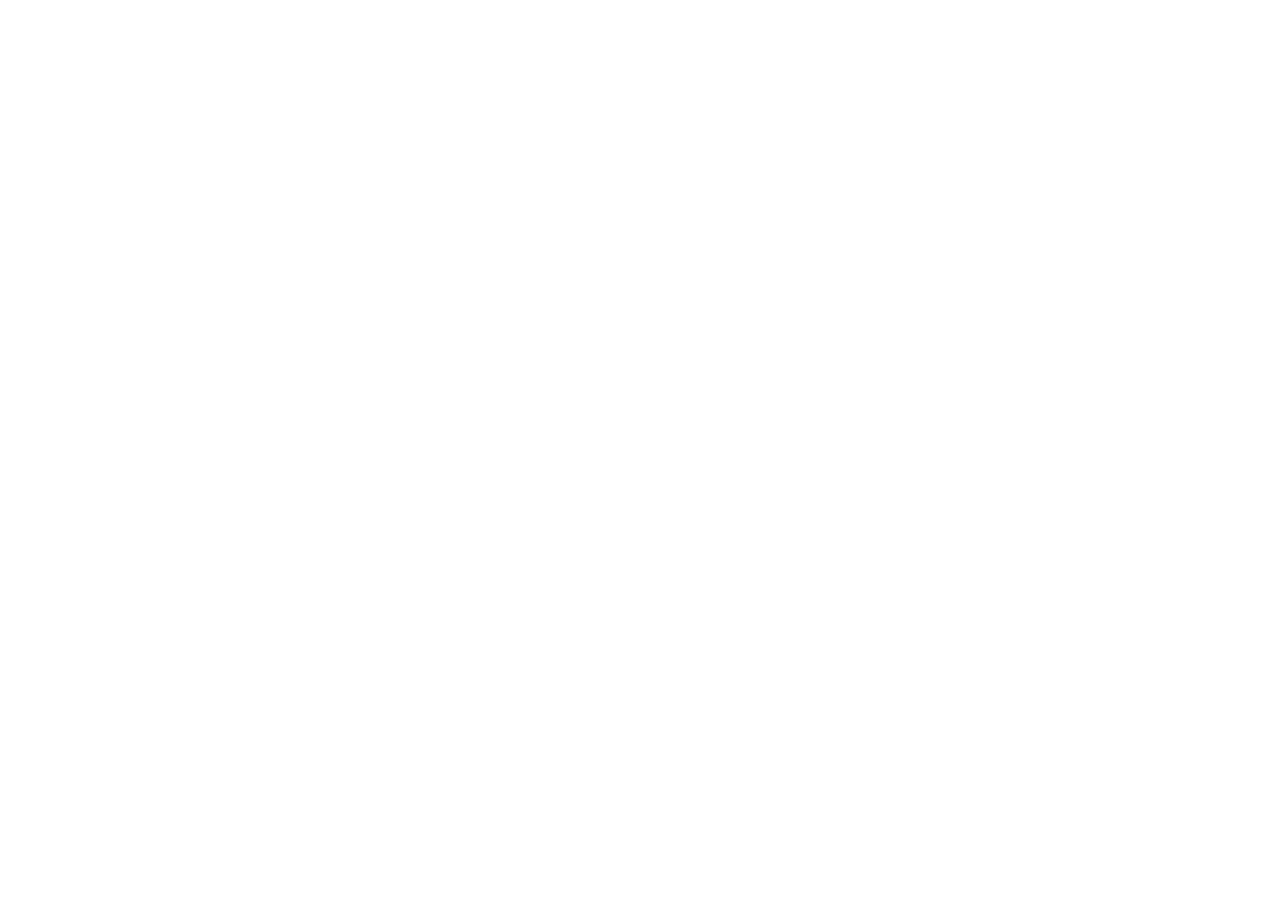
==== index.html @ f79cdb36 "Initial Commit" ====
<!DOCTYPE html>
<html lang="en">
<head>
    <meta charset="UTF-8">
    <meta http-equiv="X-UA-Compatible" content="IE=edge">
    <meta name="viewport" content="width=device-width, initial-scale=1.0">
    <title>Document</title>
</head>
<body>
    
</body>
</html>
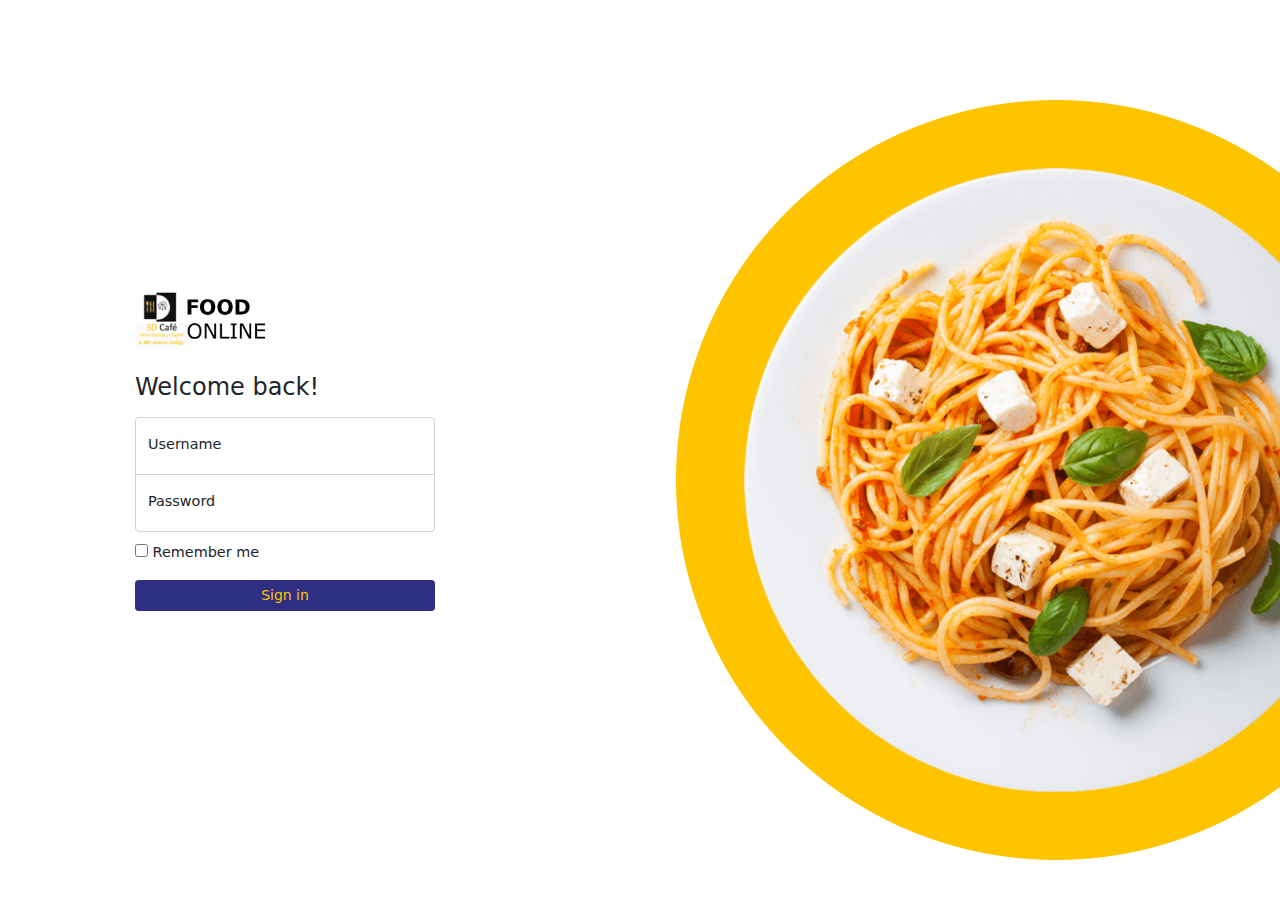
==== commit f2528ba9: "Initial Commit" ====
--- a/index.html
+++ b/index.html
@@ -5,8 +5,49 @@
     <meta http-equiv="X-UA-Compatible" content="IE=edge">
     <meta name="viewport" content="width=device-width, initial-scale=1.0">
     <title>Document</title>
+    <link 
+        rel="stylesheet" 
+        href="assets/css/bootstrap.css" 
+    />
+    <link 
+        rel="stylesheet" 
+        href="assets/css/defaultStyles.css" 
+    />
+
 </head>
-<body>
-    
+<body class="body-login">
+    <main class="form-signin">
+        <form action="frmLayout.html">
+            <img 
+                class="app-login-logo mb-4" 
+                src="assets/images/logo-login-2.png" 
+                alt="App Logo"
+            />
+            <h1 
+                class="h4 mb-3 fw-normal"
+            >
+                Welcome back!
+            </h1>
+      
+          <div class="form-floating">
+            <input type="text" class="form-control" id="floatingInput" placeholder="username">
+            <label for="floatingInput">Username</label>
+          </div>
+          <div class="form-floating">
+            <input type="password" class="form-control" id="floatingPassword" placeholder="Password">
+            <label for="floatingPassword">Password</label>
+          </div>
+      
+          <div class="checkbox mb-3">
+            <label>
+              <input type="checkbox" value="remember-me"> Remember me
+            </label>
+          </div>
+          <button class="w-100 btn btn-sm btn-login" type="submit">Sign in</button>          
+        </form>
+      </main>
+
+    <script src="assets/js/bootstrap.bundle.js"></script>
+    <script src="assets/js/defaultScripts.js"></script>
 </body>
 </html>--- a/assets/css/defaultStyles.css
+++ b/assets/css/defaultStyles.css
@@ -0,0 +1,139 @@
+html,
+body {
+  height: 100%;
+}
+
+body {
+
+    background-color: #FFFFFF;
+    padding-top: 52px;
+}
+body.body-login{
+    display: flex;
+    align-items: center;
+    padding-top: 40px;
+    padding-bottom: 40px;
+    background-image: url(../images/img-login-bg-2.png);
+    background-repeat: no-repeat;
+    background-position: 130% 100px;
+    background-size: auto;
+}
+
+.form-signin {
+  width: 100%;
+  max-width: 330px;
+  padding: 15px;
+  margin: 0px auto 0 120px;
+  font-size: 0.9rem;
+}
+
+.form-signin .checkbox {
+  font-weight: 400;
+}
+
+.form-signin .form-floating:focus-within {
+  z-index: 2;
+}
+
+.form-signin input[type="text"] {
+  margin-bottom: -1px;
+  border-bottom-right-radius: 0;
+  border-bottom-left-radius: 0;
+}
+
+.form-signin input[type="password"] {
+  margin-bottom: 10px;
+  border-top-left-radius: 0;
+  border-top-right-radius: 0;
+}
+.btn-login {
+    color: #fec400;
+    background-color: #2E2F82;
+    border-color: #2E2F82;
+    font-weight: 500;
+}
+.btn-login:hover{
+    color: #FFFFFF;
+}
+.app-login-logo{
+    width: 130px;
+}
+.form-control {
+    font-size: 0.9rem;
+    font-weight: 500;
+    color: #212529;
+
+}
+
+
+a.nav-link {
+    font-size: 0.9rem;
+    font-weight: 600;
+    color: #192a56;
+}
+a.nav-link:hover,a.nav-link.active {
+    color: #fec400;
+}
+a.dropdown-item {
+    font-size: 0.9rem;
+}
+.onHover{
+    display: none;
+}
+table.tbl-list tbody tr:hover .onHover{
+    display: block;
+}
+a.menu-icon {
+    color: #4b616b;
+}
+
+.hero-bg{
+  background-image: url(../images/hero-bg.jpg);
+  background-size: cover;
+  background-repeat: no-repeat;
+  background-attachment: fixed;
+  background-position: center;
+  height: 50vh;
+  display: flex;
+  flex-wrap: nowrap;
+  flex-direction: column;
+  justify-content: center;
+  align-items: center;
+  align-content: center;
+}
+
+.home-nav-header{
+  padding: 25px 0 0;
+  background: #ecf0f1;
+  margin-top: -50px;
+  border: 1px solid #ccc;
+  border-radius: 5px;
+}
+.home-tab-menu{
+  display: flex;
+  flex-direction: column;
+  align-items: center;
+  font-weight: 500;
+  padding: 0.5rem 1.75rem;
+  color: #576574;
+}
+.home-tab-menu img {
+  width: 72px;
+  margin-bottom: 10px;
+}
+.nav-tabs .nav-link.home-tab-menu.active{
+  color: #222f3e;
+  background-color: #d4d4d4;
+  border-color: #dee2e6 #dee2e6 #fff;
+}
+.nav-tabs {
+  border-bottom: 5px solid #dee2e6;
+}
+.tab-list-body{
+  display: flex;
+  flex-direction: row;
+  flex-wrap: nowrap;
+  justify-content: space-between;
+  align-items: center;
+  height: 100%;
+}